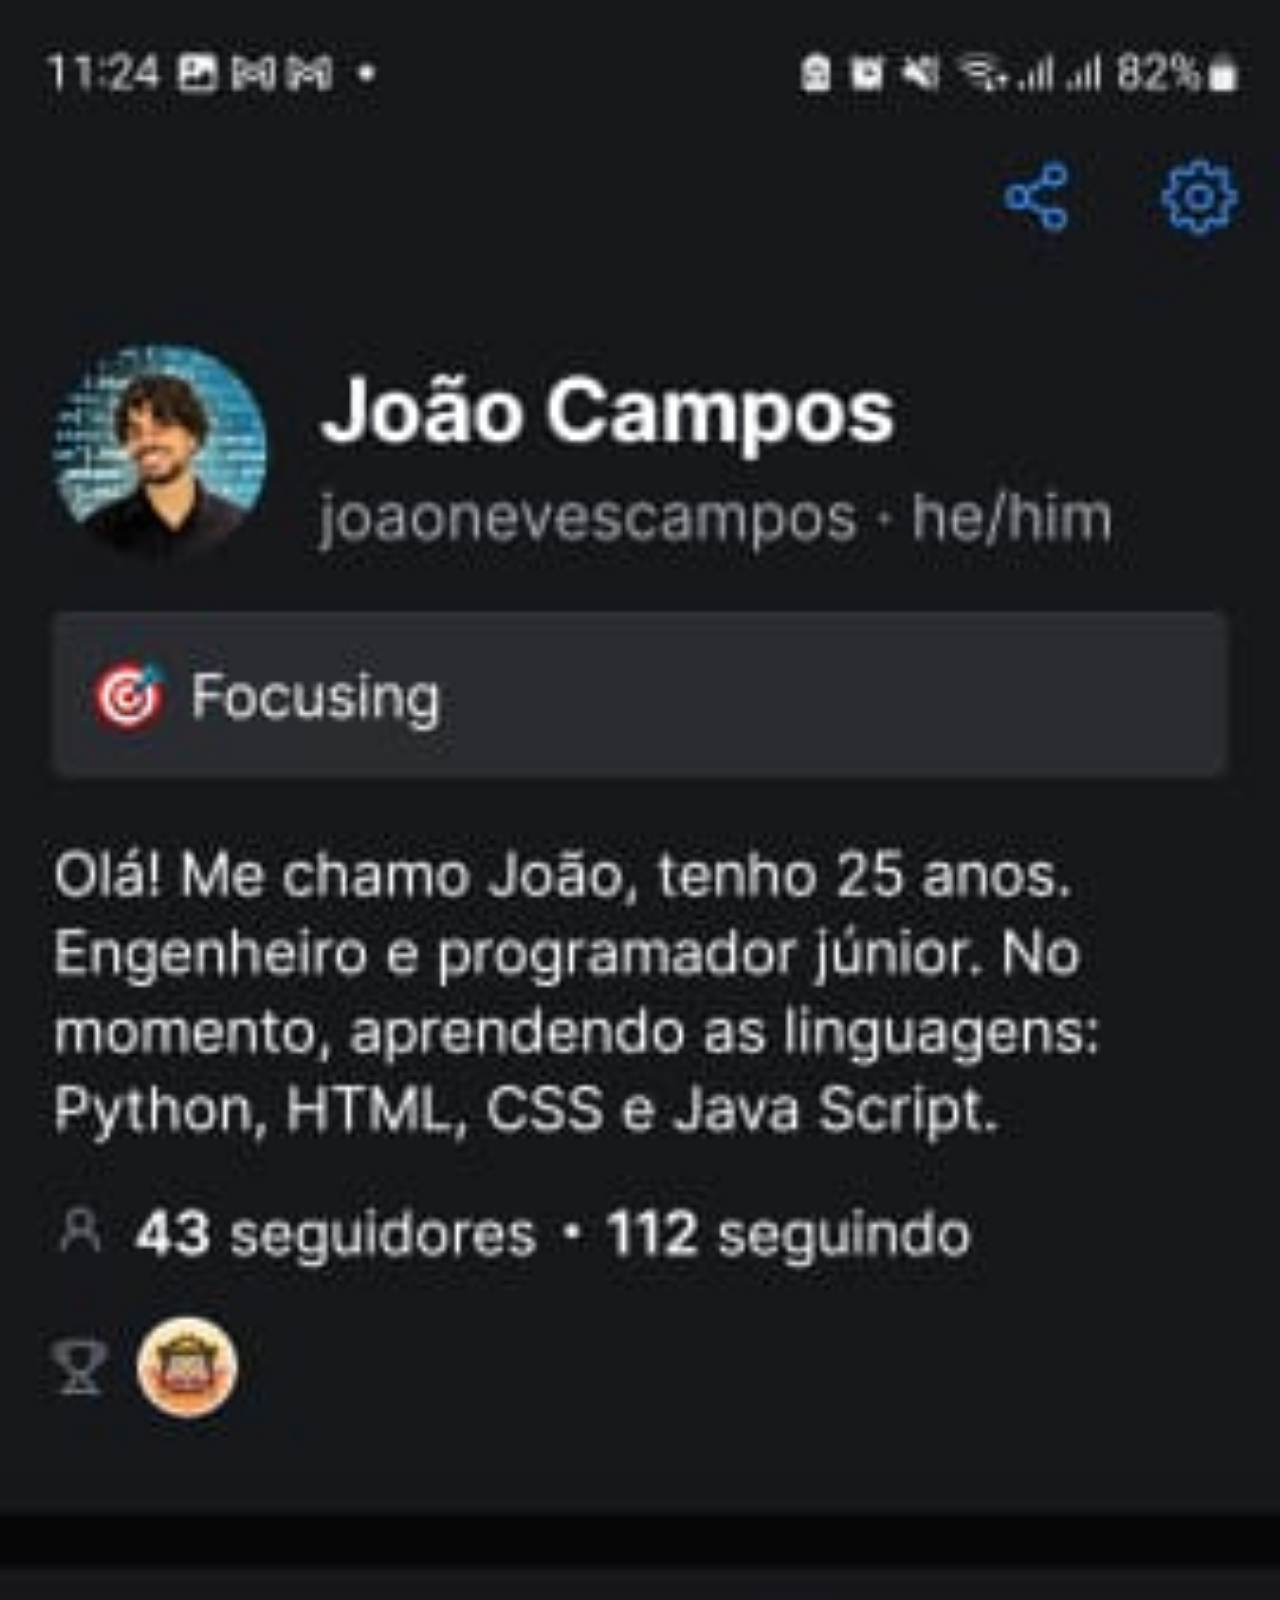
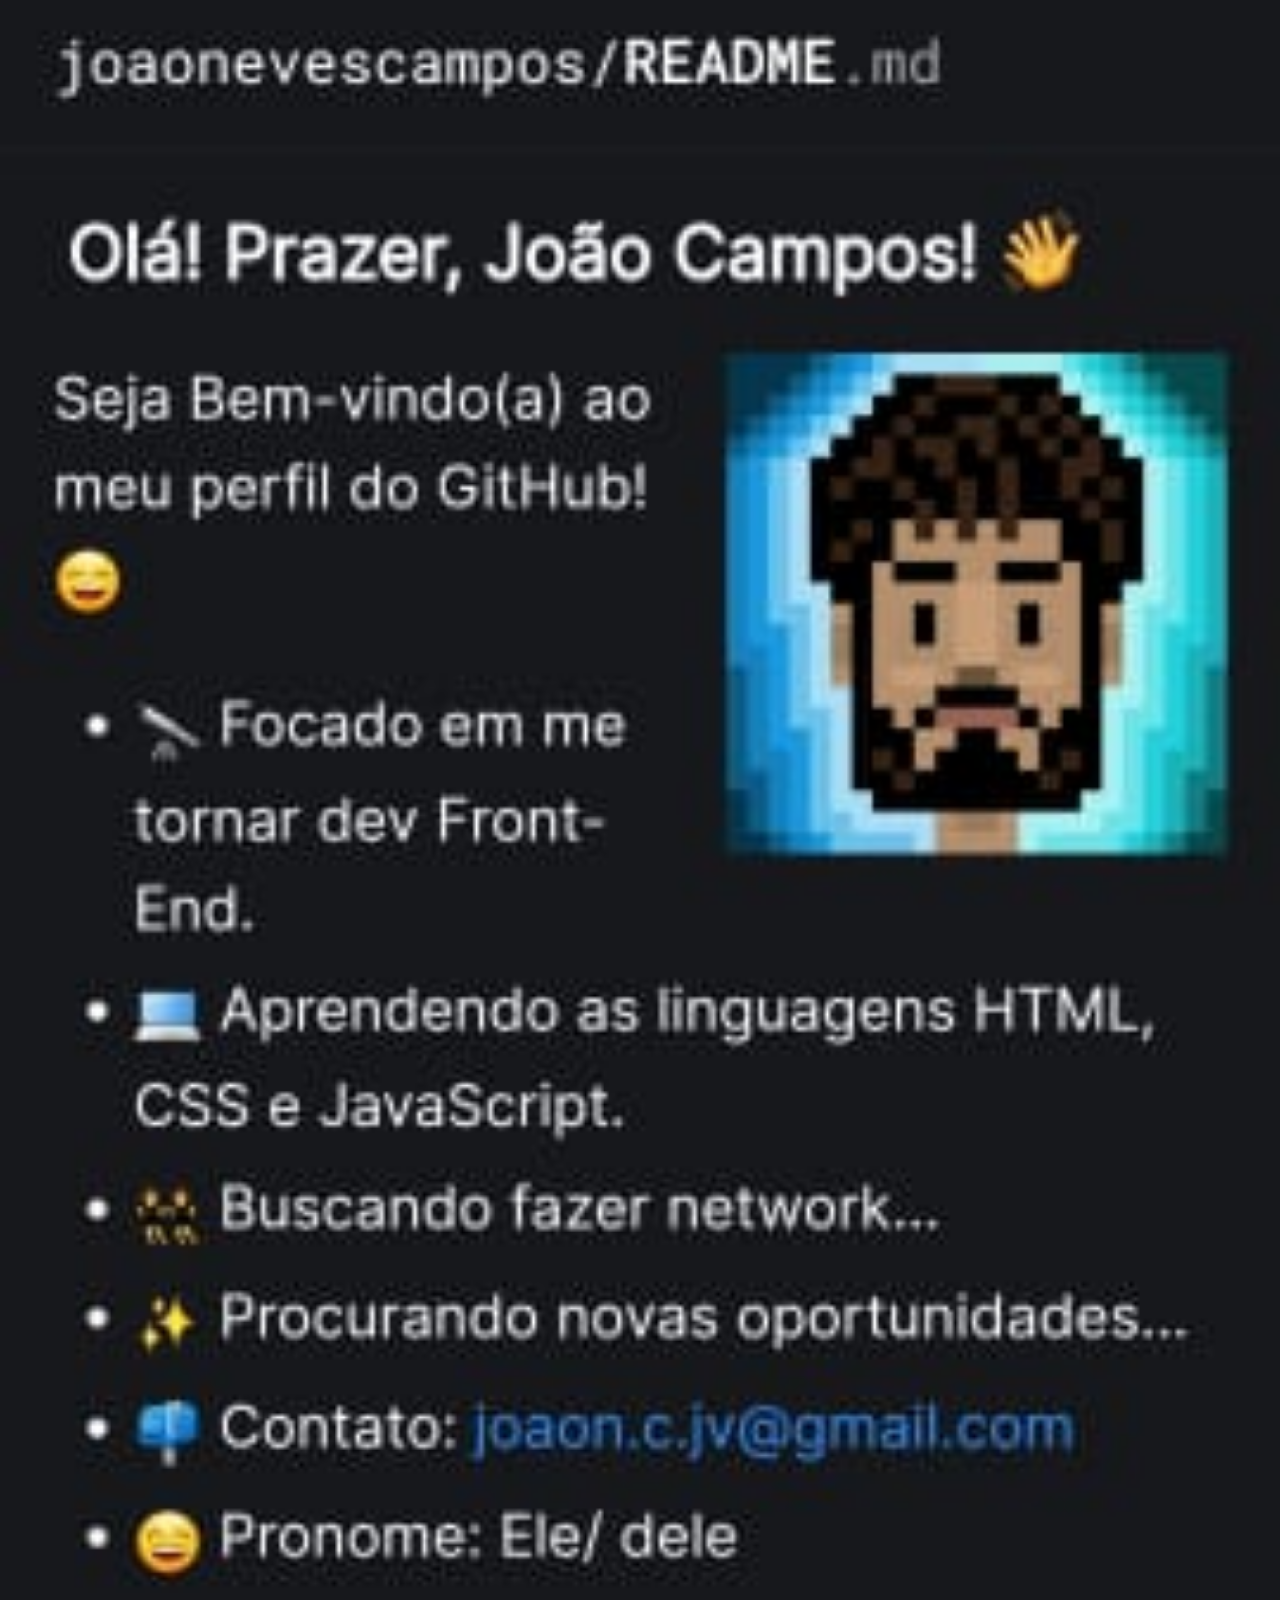
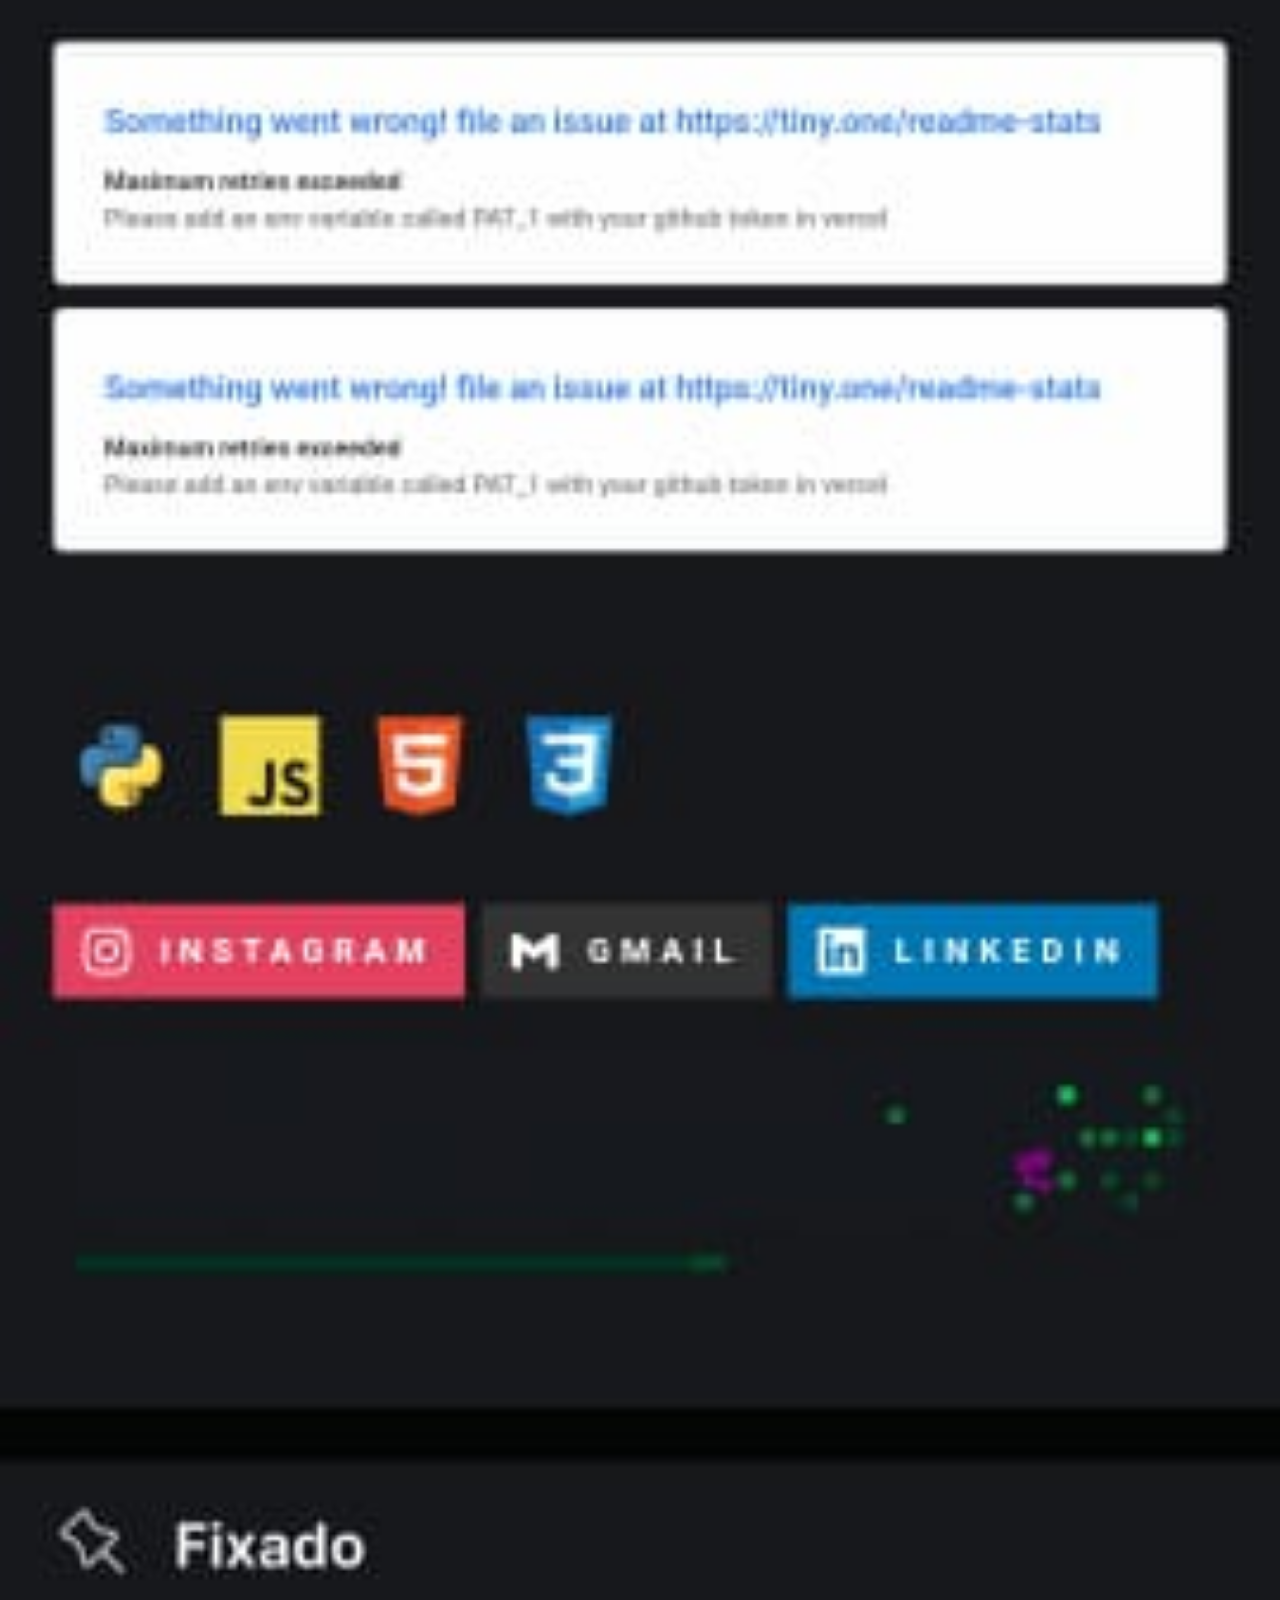
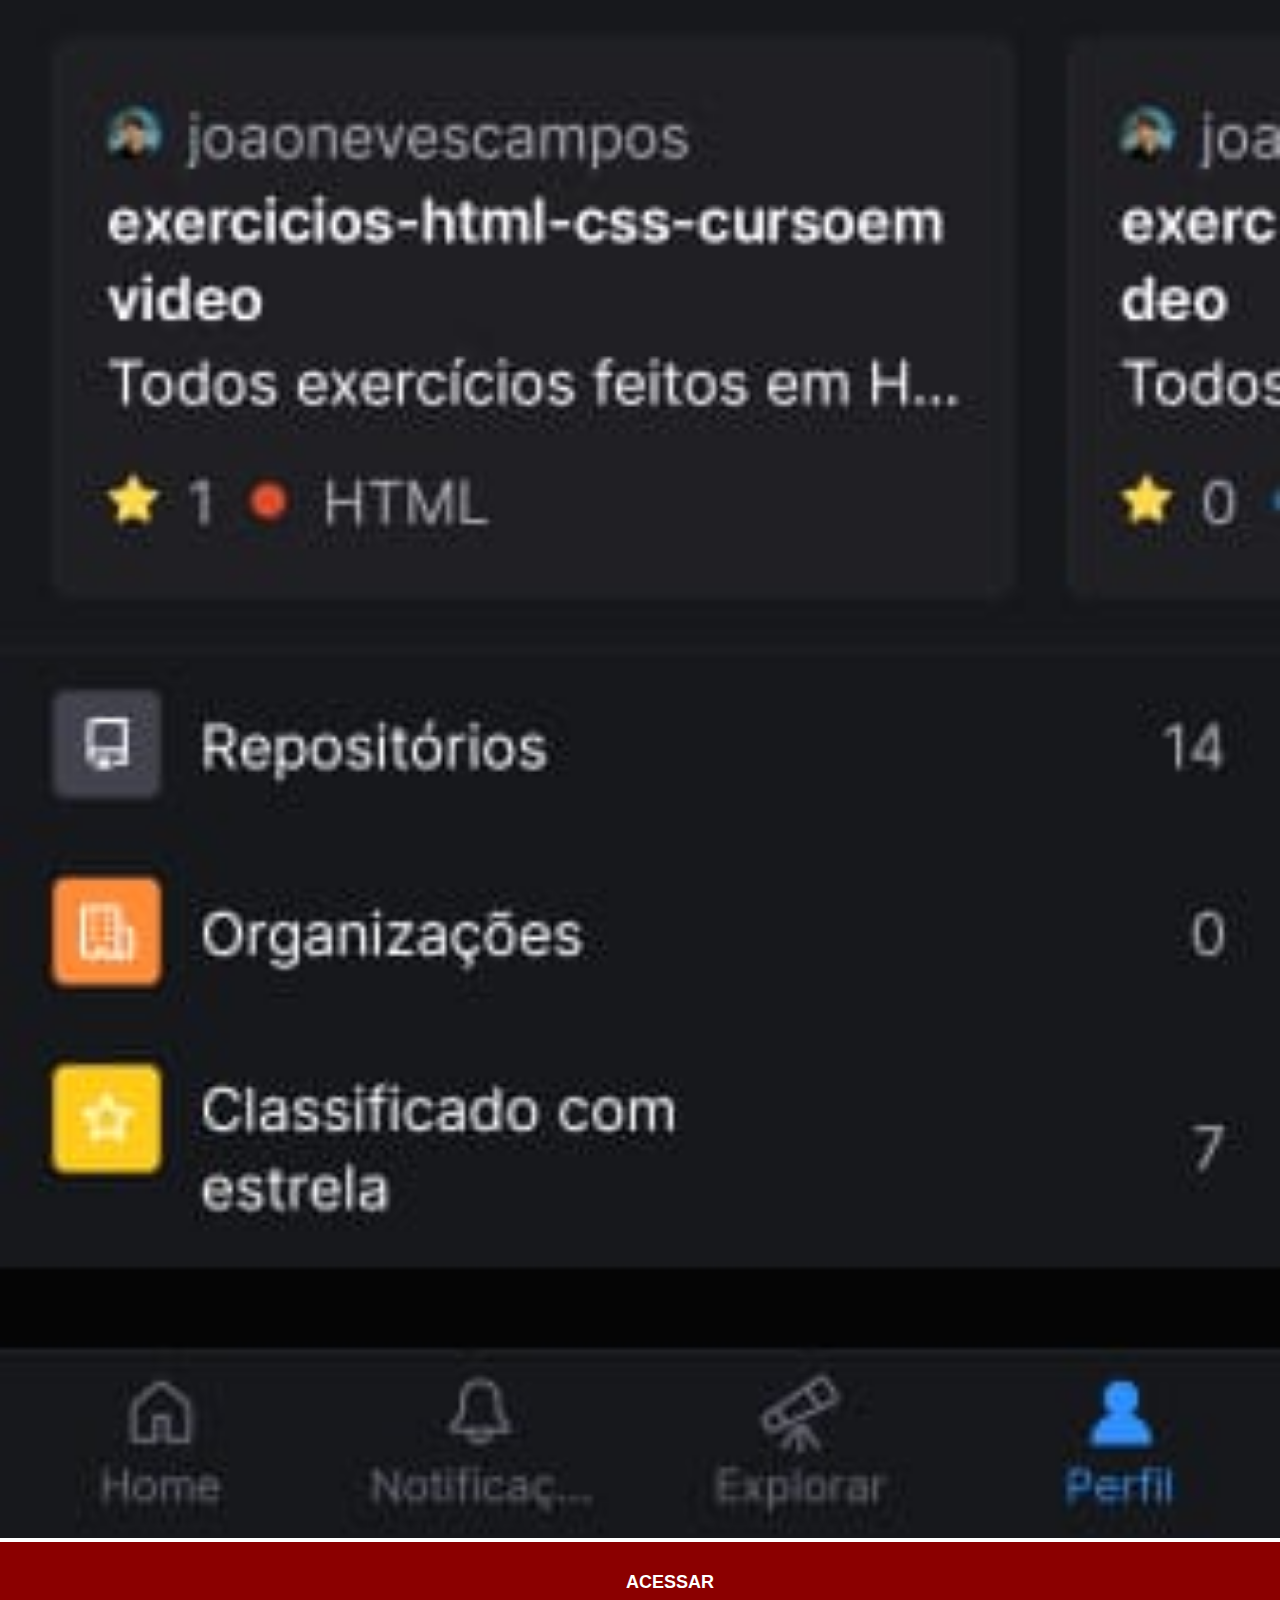
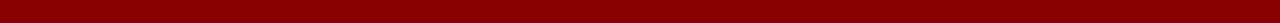
==== paginas/github.html @ d401140f "update" ====
<!DOCTYPE html>
<html lang="pt-br">
<head>
    <meta charset="UTF-8">
    <meta http-equiv="X-UA-Compatible" content="IE=edge">
    <meta name="viewport" content="width=device-width, initial-scale=1.0">
    <title>Github</title>
    <link rel="stylesheet" href="social.css">
</head>
<body>
    <img src="../imagens/meu-github.jpg" alt="github">
    <a href="https://github.com/joaonevescampos" target="_blank">ACESSAR</a>
</body>
</html>
---- paginas/social.css ----
@charset "UTF_8";

*{
    padding: 0;
    margin: 0;
}

::-webkit-scrollbar{
    width: 0;
    height: 0;
}

img{
    width: 100vw;
}

body a{
    display: block;
    background-color: darkred;
    color: white;
    padding: 30px;
    width: 100%;
    text-align: center;
    text-decoration: none;
    font-family: Arial, Helvetica, sans-serif;
    font-size: 18px;
    font-weight: bolder;
    margin-right: 200px;
}
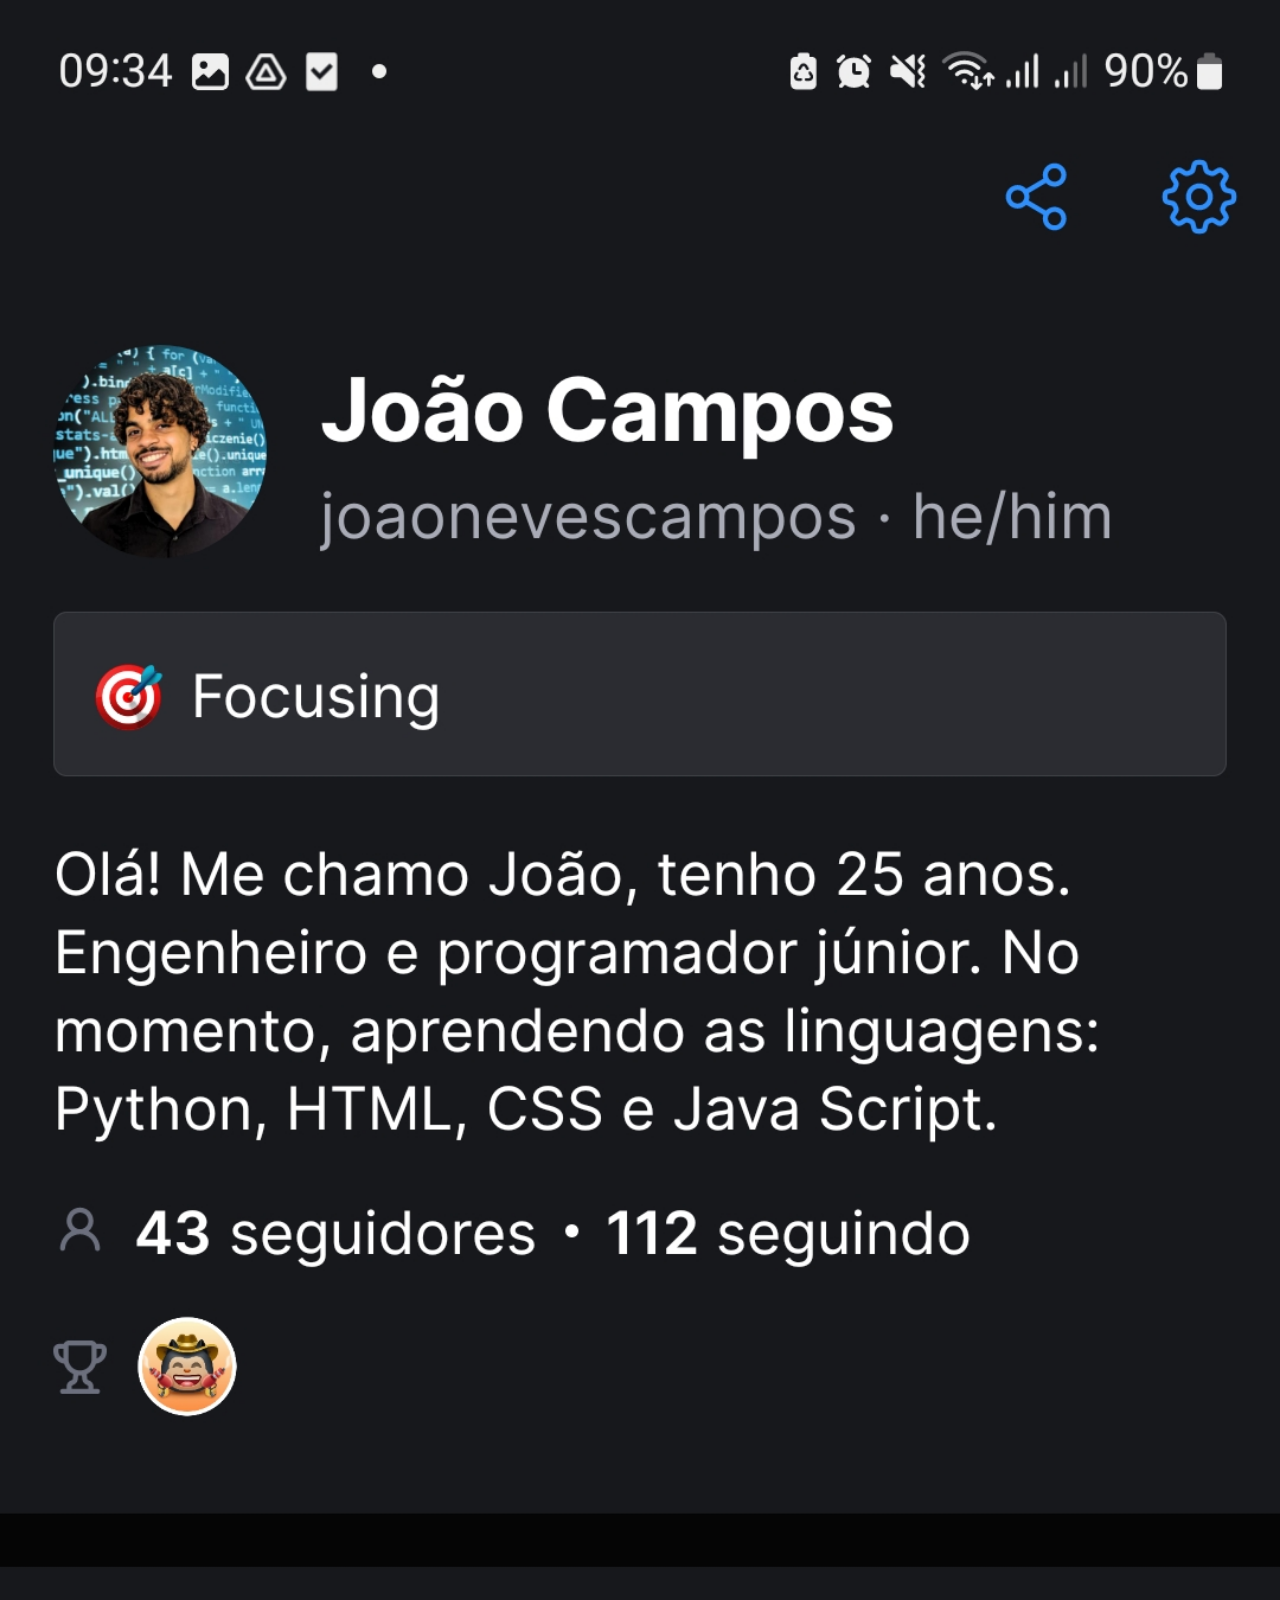
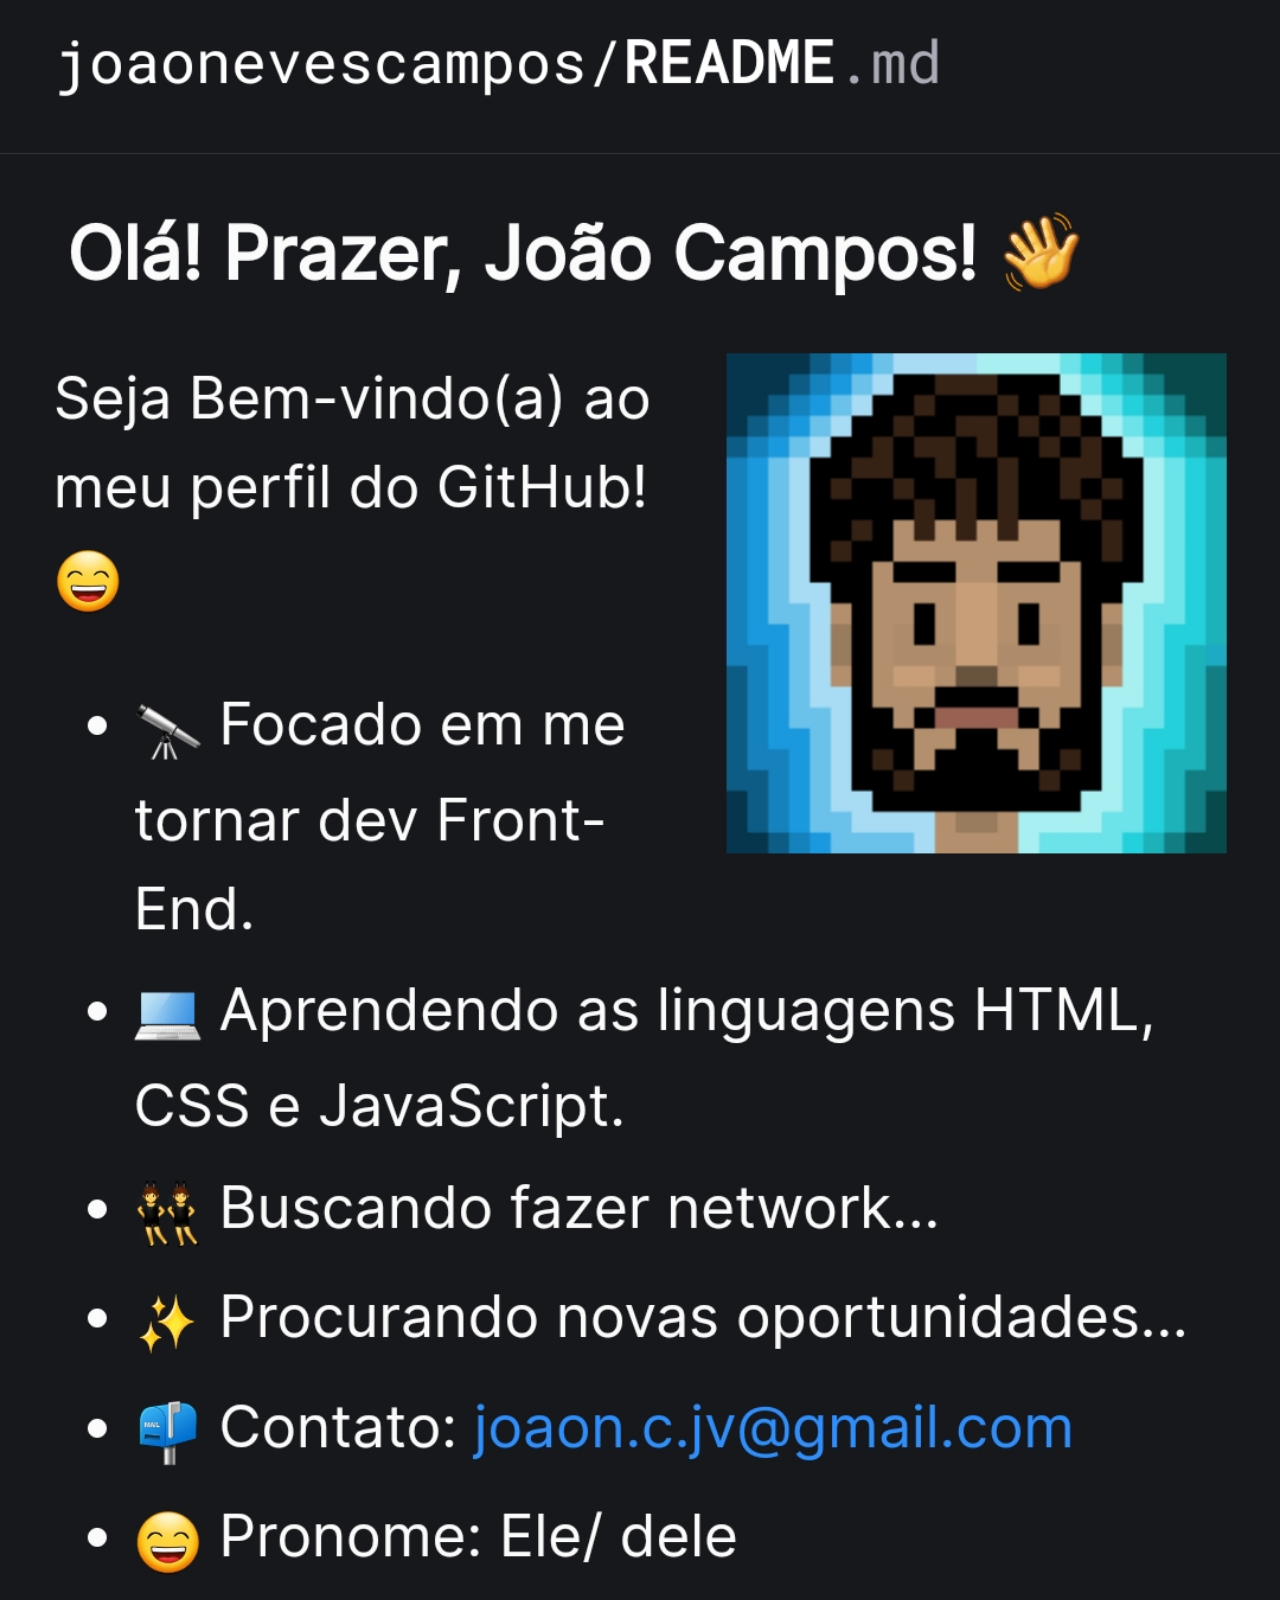
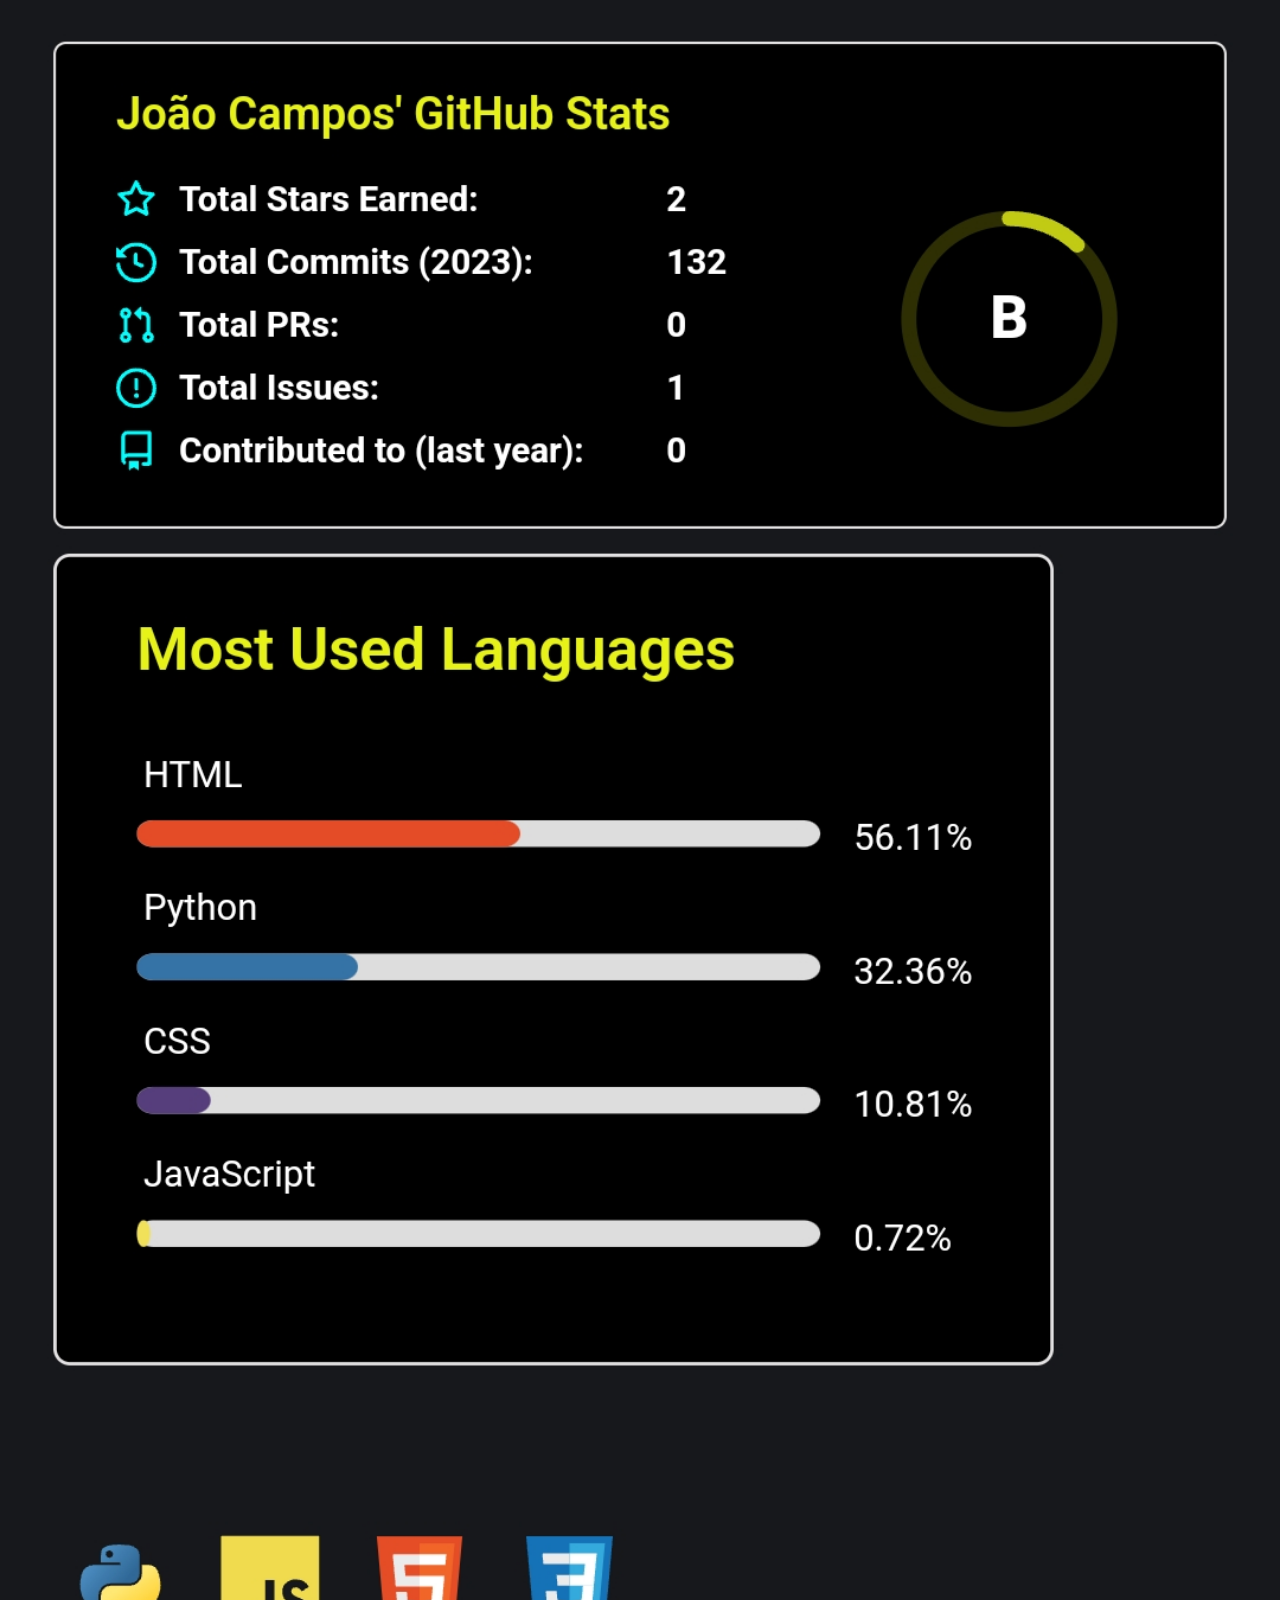
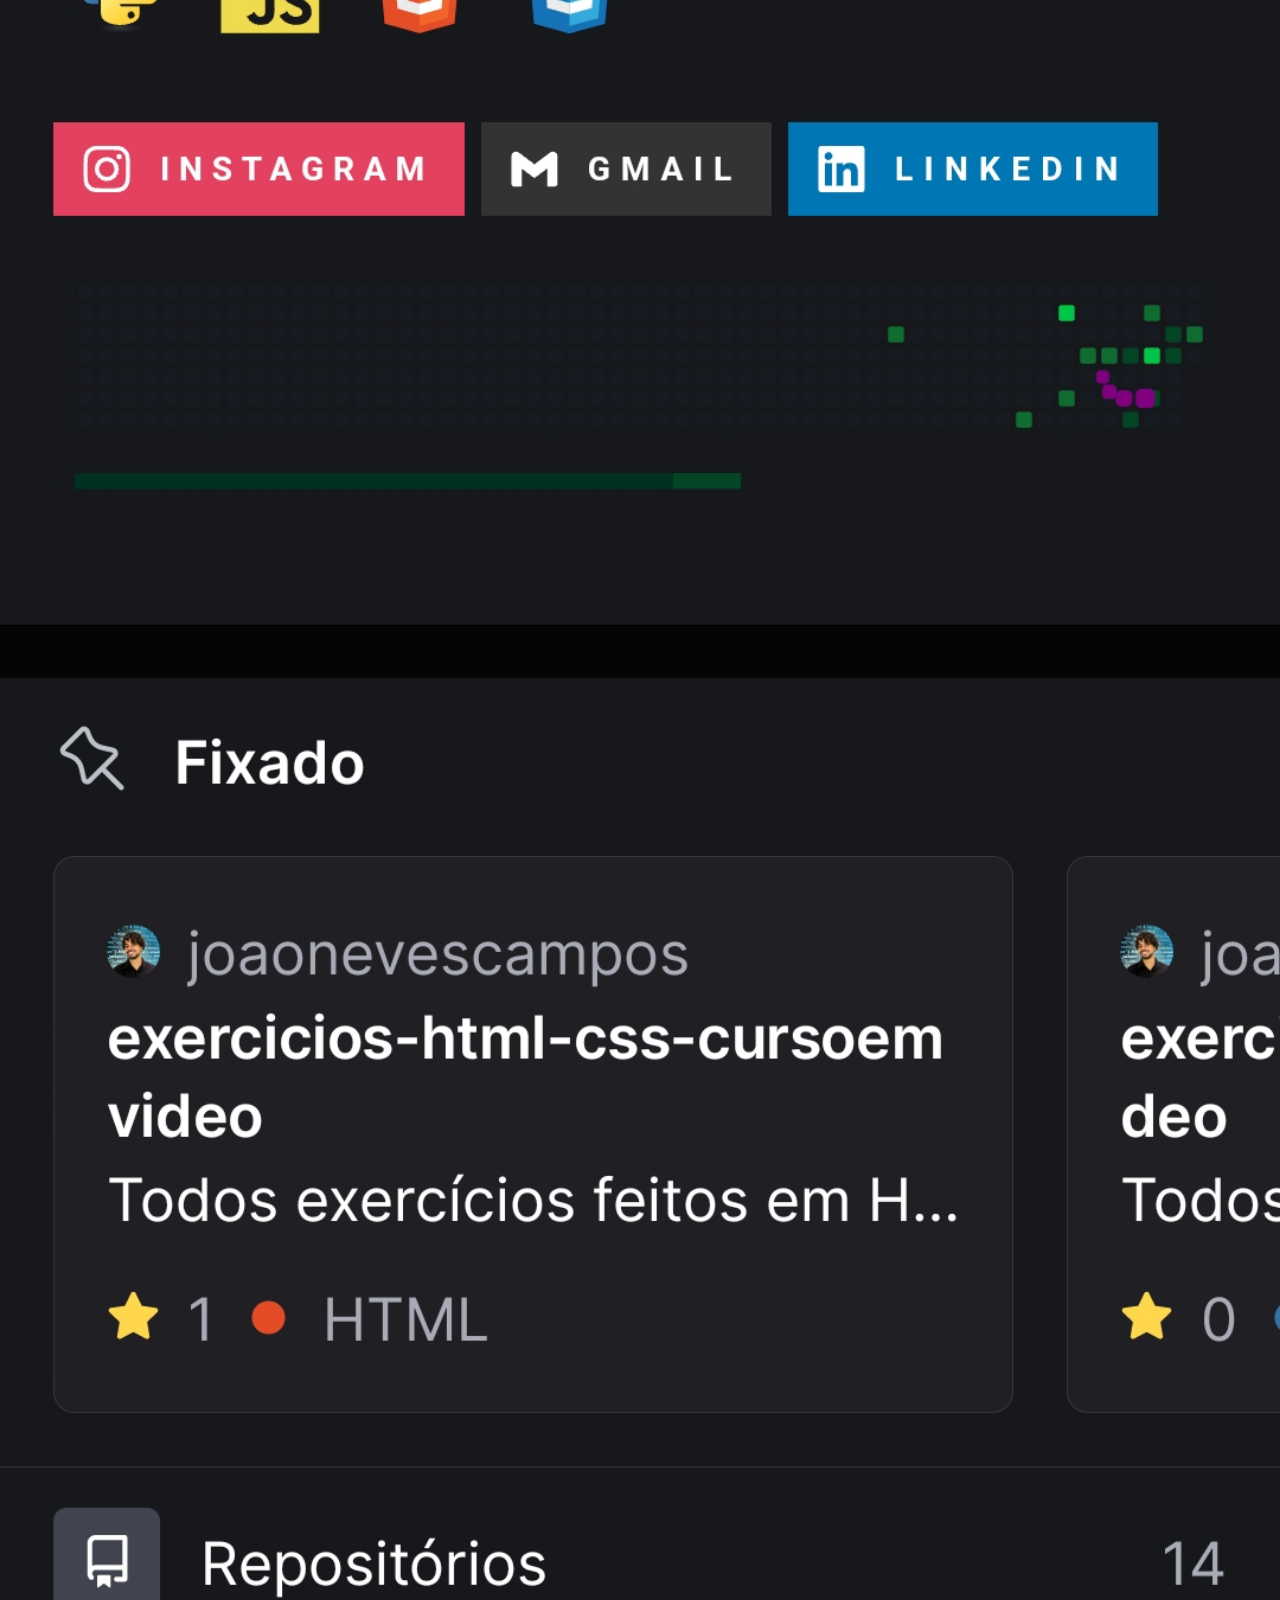
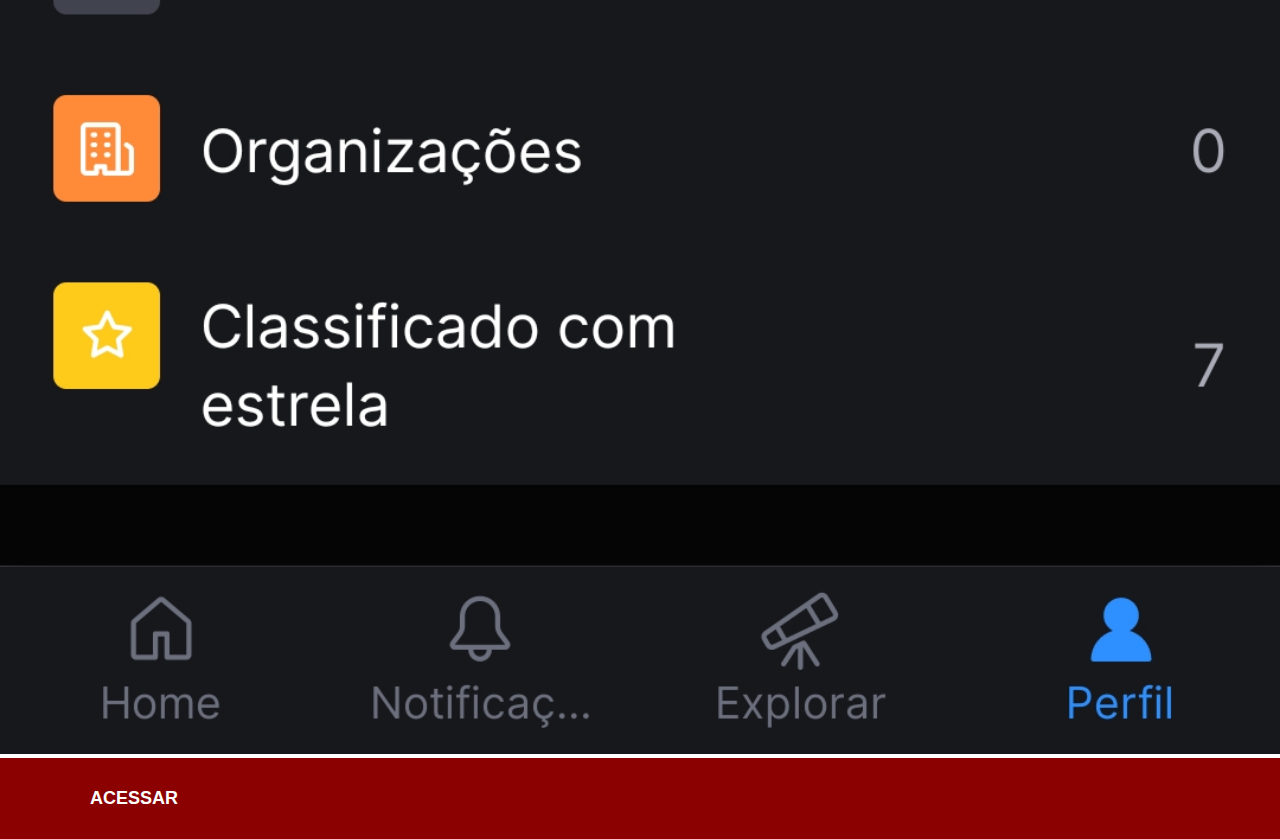
==== commit cdf039e4: "last update" ====
--- a/paginas/github.html
+++ b/paginas/github.html
@@ -8,7 +8,7 @@
     <link rel="stylesheet" href="social.css">
 </head>
 <body>
-    <img src="../imagens/meu-github.jpg" alt="github">
+    <img src="../imagens/github.jpg" alt="github">
     <a href="https://github.com/joaonevescampos" target="_blank">ACESSAR</a>
 </body>
 </html>--- a/paginas/social.css
+++ b/paginas/social.css
@@ -20,10 +20,13 @@
     color: white;
     padding: 30px;
     width: 100%;
-    text-align: center;
     text-decoration: none;
     font-family: Arial, Helvetica, sans-serif;
     font-size: 18px;
     font-weight: bolder;
-    margin-right: 200px;
-} +    padding-left: 90px;
+} 
+
+a:hover{
+    background-color: red;
+}